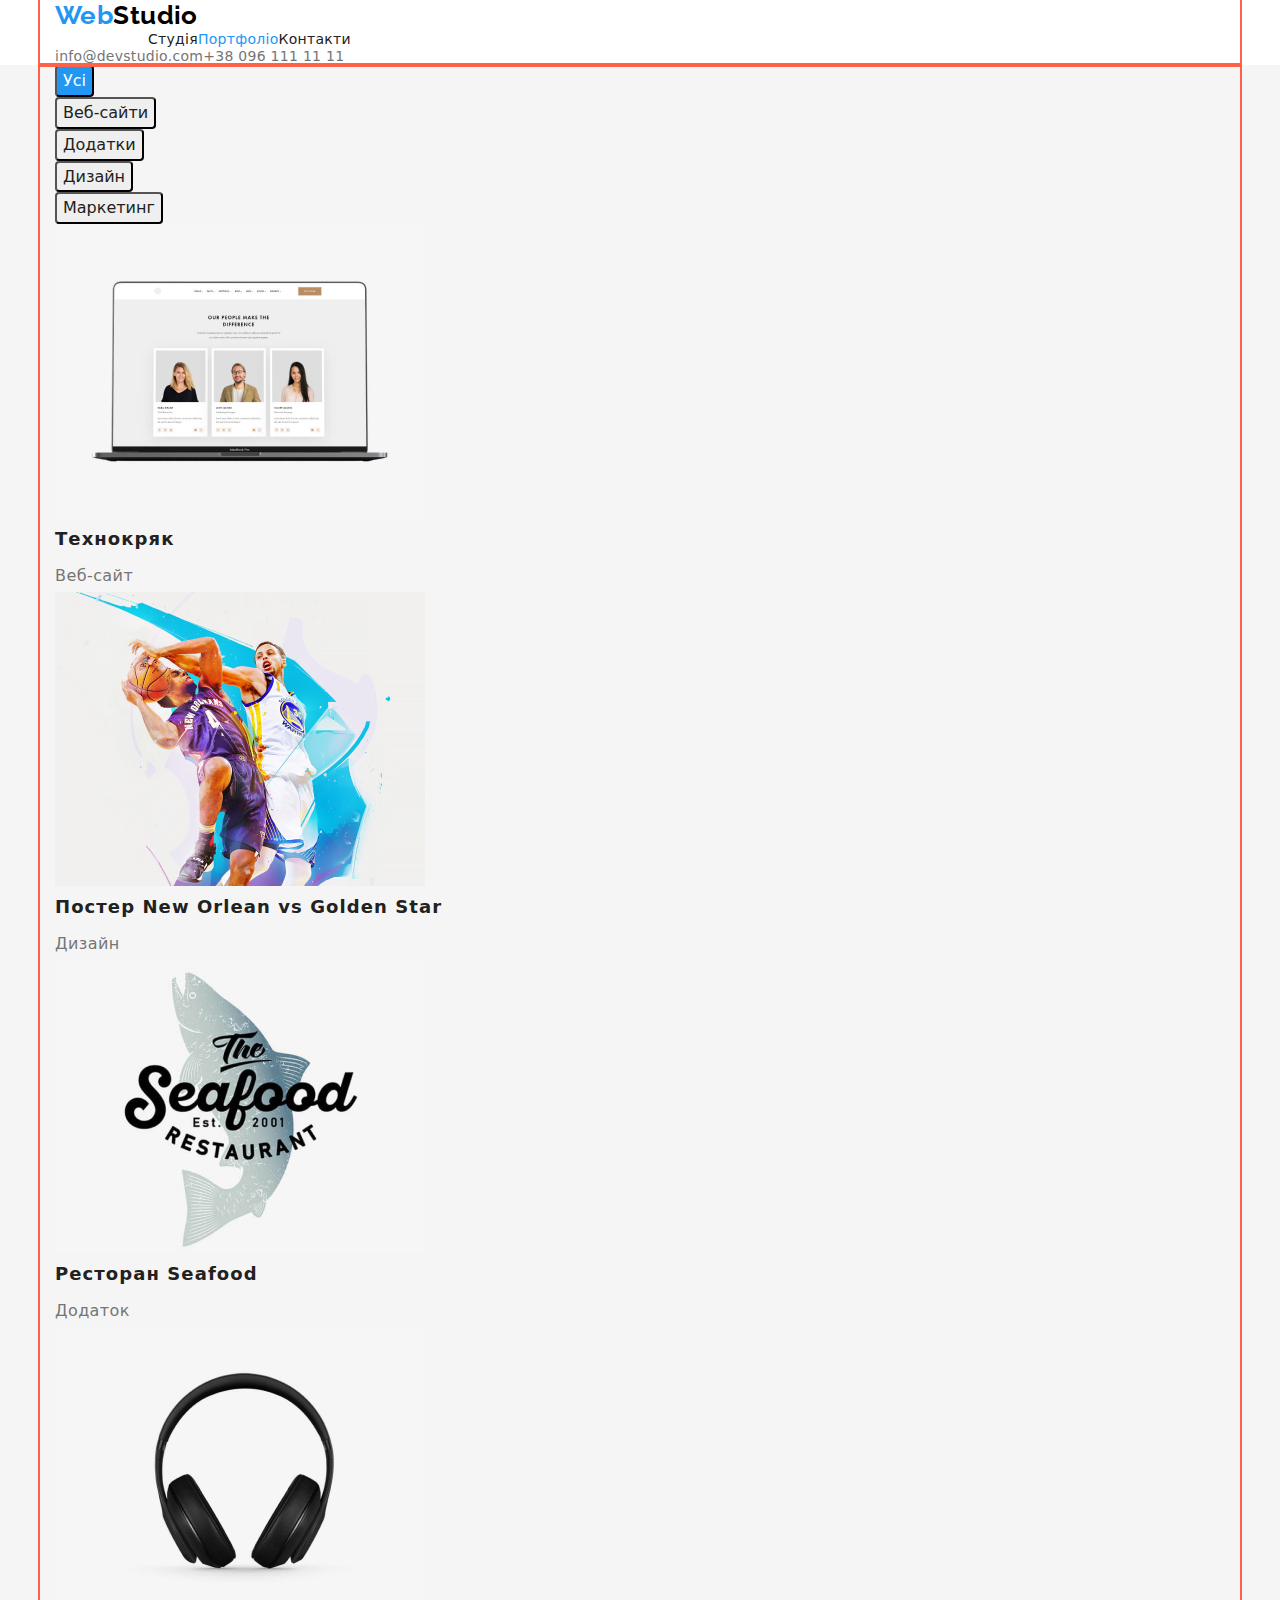
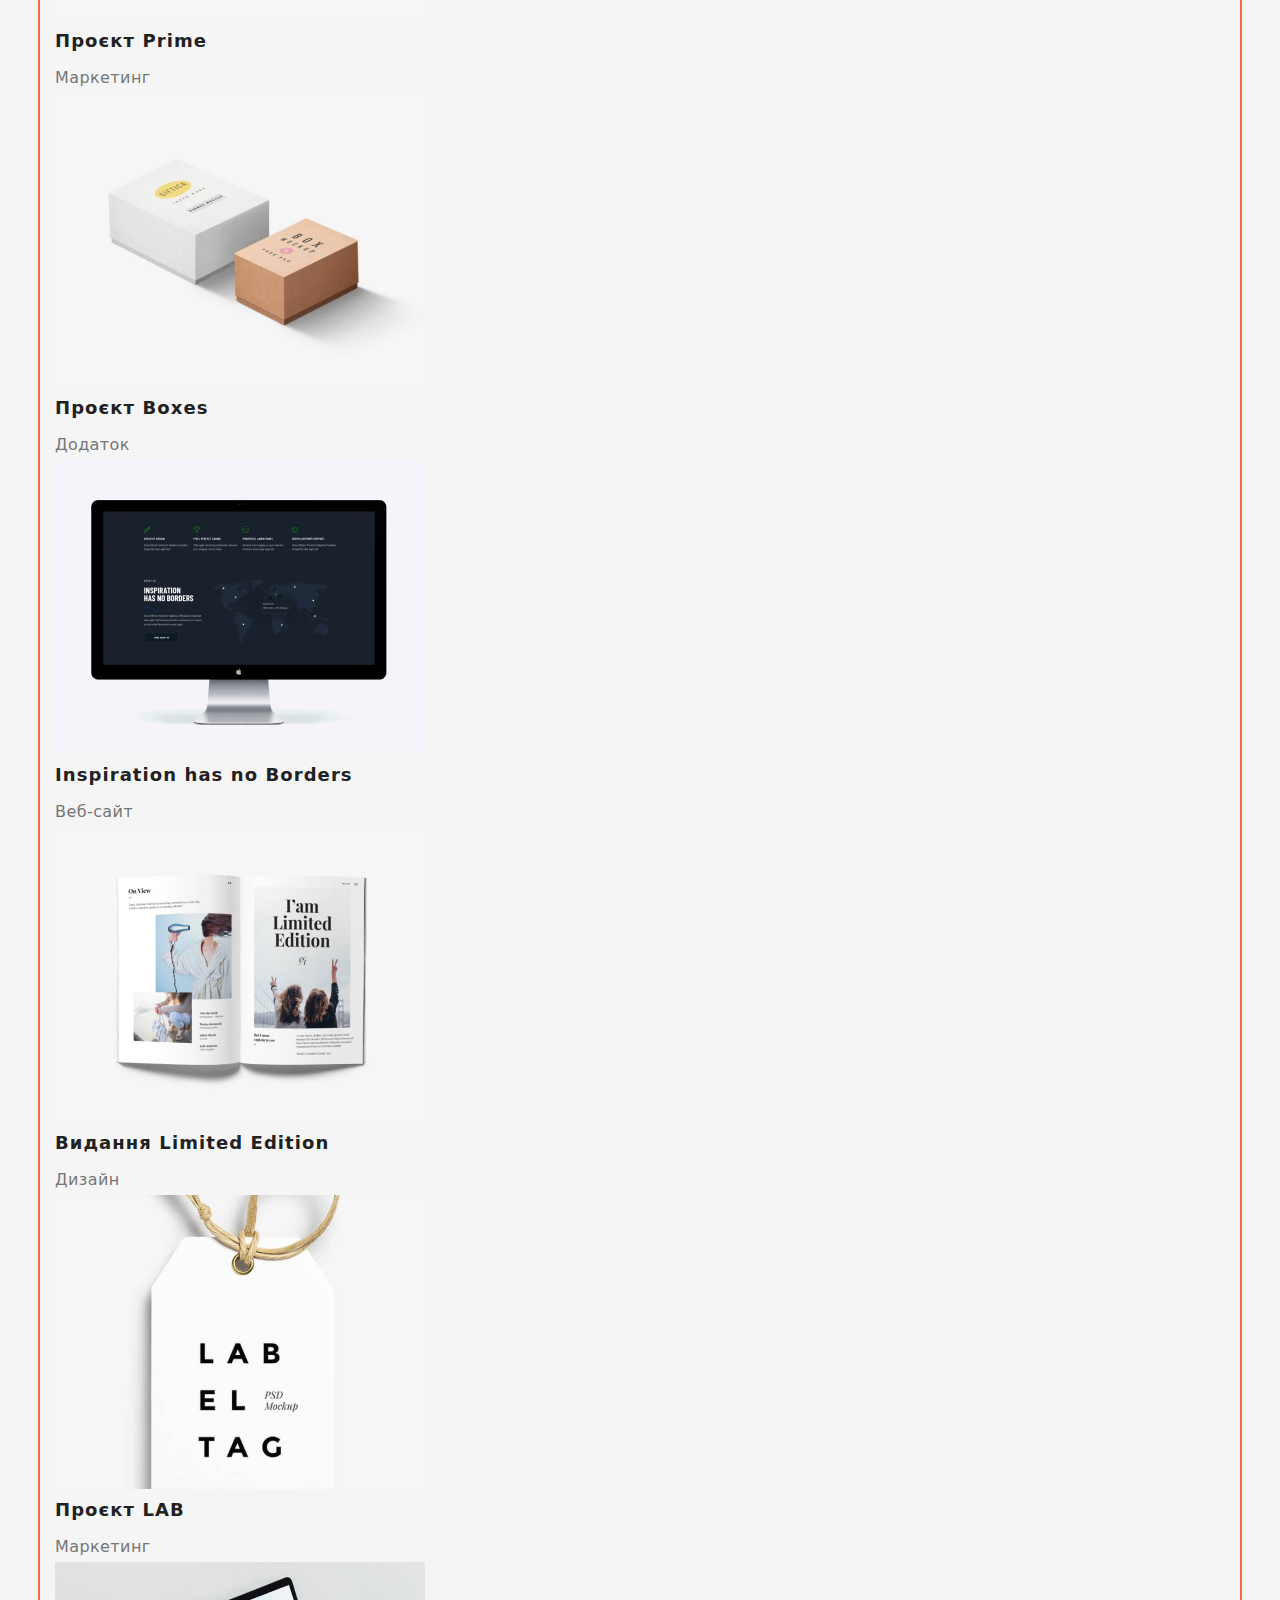
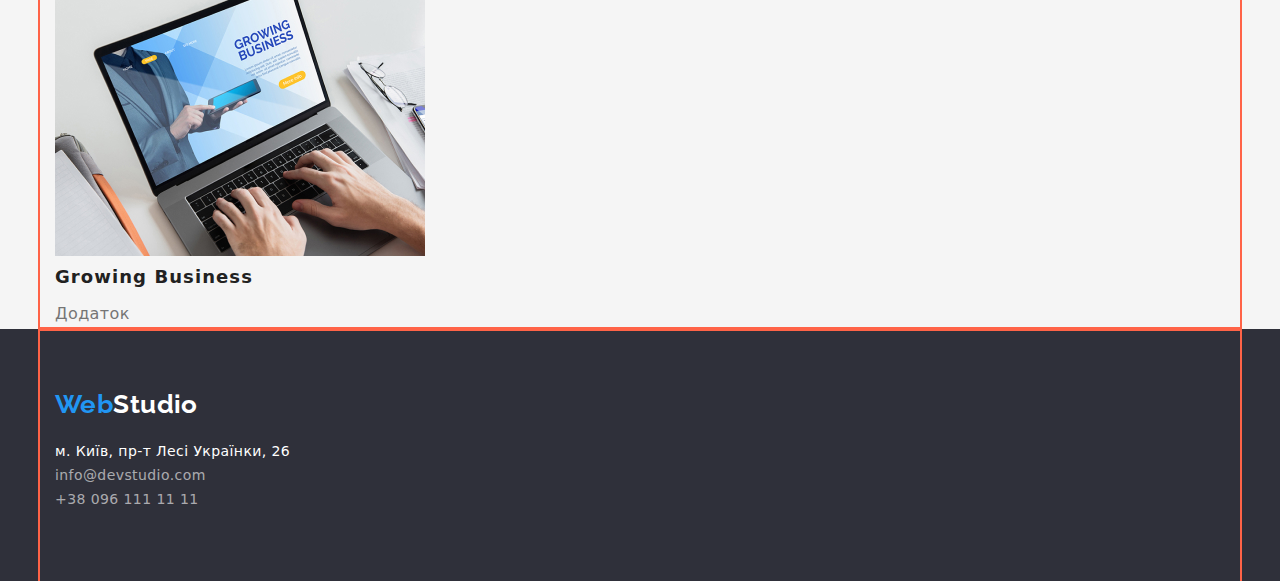
==== portfolio.html @ ab8cfa62 "добавив margine+padding" ====
<!DOCTYPE html>
<html lang="uk">
<head>
    <meta charset="UTF-8">
    <meta http-equiv="X-UA-Compatible" content="IE=edge">
    <meta name="viewport" content="width=device-width, initial-scale=1.0">
    <link rel="stylesheet" href="./css/styles.css">
    <title>Портфоліо</title>
    <link rel="preconnect" href="https://fonts.googleapis.com">
    <link rel="preconnect" href="https://fonts.gstatic.com" crossorigin>
    <link rel="stylesheet" href="https://cdnjs.cloudflare.com/ajax/libs/modern-normalize/1.1.0/modern-normalize.min.css">
    <link href="https://fonts.googleapis.com/css2?family=Raleway:wght@700&family=Roboto:wght@400;500;700;900&display=swap" rel="stylesheet">
</head>
<body>
    <header>
        <div class="container">
            <nav>
                <a lang="en" href="./index.html" class="logo">Web<span class="logo-header">Studio</span></a>
                
                <ul class="site-nav list">
                    <li><a href="./index.html" class="link">Студія</a>
                    <li><a href="./portfolio.html"  class="link current">Портфоліо</a></li>
                    <li><a href="" class="link">Контакти</a></li>
                </ul>
            </nav>
                
            <ul class="auth-nav list">
                <li><a href="mailto:info@devstudio.com" class="link">info@devstudio.com</a></li>
                <li><a href="tel:+380961111111"class="link">+38 096 111 11 11</a></li>
            </ul>
        </div>

    </header>

    <main>
        <div class="container">
            <section class="portfolio">
                <!-- Прихований заголовок -->
                <h1 class="hidden-title">Портфоліо</h1>
                <!-- Фільтри -->
                <ul class="list">
                    <li><button type="button" class="button-filter current">Усі</button></li>
                    <li><button type="button" class="button-filter">Веб-сайти</button></li>
                    <li><button type="button" class="button-filter">Додатки</button></li>
                    <li><button type="button" class="button-filter">Дизайн</button></li>
                    <li><button type="button" class="button-filter">Маркетинг</button></li>
                </ul>
    
                <ul class="list">
                    <li>
                        <img src="./images/techno.jpg" alt="анкети трьох людей" width="370">
                        <h2 class="portfolio-title">Технокряк</h2>
                        <p class="portfolio-paragraph">Веб-сайт</p>
                    </li>
                    <li>
                        <img src="./images/golden-star.jpg" alt="два баскетболіста" width="370">
                        <h2 class="portfolio-title">Постер New Orlean vs Golden Star</h2>
                        <p class="portfolio-paragraph">Дизайн</p>
                    </li>
                    <li>
                        <img src="./images/rest-seafood.jpg" alt="логотип ресторану" width="370">
                        <h2 class="portfolio-title">Ресторан Seafood</h2>
                        <p class="portfolio-paragraph">Додаток</p>
                    </li>
                    <li>
                        <img src="./images/earphones.jpg" alt="чорні безпровідні навушники" width="370">
                        <h2 class="portfolio-title">Проєкт Prime</h2>
                        <p class="portfolio-paragraph">Маркетинг</p>
                    </li>
                    <li>
                        <img src="./images/two-boxes.jpg" alt="дві прямокутні коробки" width="370">
                        <h2 class="portfolio-title">Проєкт Boxes</h2>
                        <p class="portfolio-paragraph">Додаток</p>
                    </li>
                    <li>
                        <img src="./images/computer-screen.jpg" alt="монітор компютера" width="370">
                        <h2 class="portfolio-title">Inspiration has no Borders</h2>
                        <p class="portfolio-paragraph">Веб-сайт</p>
                    </li>
                    <li>
                        <img src="./images/limited-book.jpg" alt="розгорнута книга" width="370">
                        <h2 class="portfolio-title">Видання Limited Edition</h2>
                        <p class="portfolio-paragraph">Дизайн</p>
                    </li>
                    <li>
                        <img src="./images/label-tag.jpg" alt="біла етикетка" width="370">
                        <h2 class="portfolio-title">Проєкт LAB</h2>
                        <p class="portfolio-paragraph">Маркетинг</p>
                    </li>
                    <li>
                        <img src="./images/business-laptop.jpg" alt="ноутбук" width="370">
                        <h2 class="portfolio-title">Growing Business</h2>
                        <p class="portfolio-paragraph">Додаток</p>
                    </li>
                </ul>
            </section>
        </div>

    </main>

    <footer>
        <div class="container">
            <a lang="en" href="./index.html" class="logo">Web<span class="logo-footer">Studio</span></a>
            <address>
                <ul class="address list">
                    <li><a href="" class="address-text">м. Київ, пр-т Лесі Українки, 26</a></li>
                    <li><a href="mailto:info@devstudio.com" class="address-mail">info@devstudio.com </a></li>
                    <li><a href="tel:+380961111111" class="address-phone">+38 096 111 11 11</a></li>
                </ul>
            </address>
        </div>
    </footer>
</body>
</html>
---- css/styles.css ----
:root {
--background-color-black: #2F303A;
--background-color: #F5F5F5;
--background-color-team: #F5F4FA;
--color-text-black: #212121;
--color-text-white: #FFFFFF;
--accent-color-blue:#2196F3;
--paragraph-color-text:#757575;
--color-black:#000000;
--color-white:#ffffff;
--color-number-phone:rgba(255, 255, 255, 0.6);
}


body {
    background-color: var(--background-color);
    color: var(--color-text-black);

    font-family: Roboto, sans-serif;
    font-size: 14px;
    letter-spacing: 0.03em;
}


                /* Header */
header {
    background-color: var(--color-white);
}
/* головна навігація флекс контейнер */
.container.main-nav {
    display: flex;
    align-items: center;
}

/* Logo Header */
.logo {
    color: var(--accent-color-blue);

    text-decoration: none;
    font-family: Raleway, cursive;

    font-weight: 700;
    font-size: 26px;
    line-height: 1.19;
}
.logo-header {
    color:var(--color-black);
}

/* Навігація сайту*/
.site-nav .link.current {
    color: var(--accent-color-blue);
}

.site-nav a {
    color: var(--color-text-black);
    text-decoration: none;
}
.site-nav a:hover,
.site-nav a:focus {
    color: var(--accent-color-blue);
}
.site-nav .link {
    /* display: block;
    padding-bottom: 32px;
    padding-top: 32px; */

    text-decoration: none;
    font-weight: 500;
    line-height: 1.14;
    letter-spacing: 0.02em;
}
.site-nav {
    display: flex;
    margin-left: 93px;
}
.site-nav .item:not(:last-child){
    margin-right: 50px;
}
/* .site-nav .item:last-child {
    margin-right: 0px;
} */

/* Авторизація, навігація*/
.auth-nav .link {
    /* display: block;
    padding-top: 32px;
    padding-bottom: 32px; */

    color: var(--paragraph-color-text);
    
    text-decoration: none;
    font-weight: 500;
    line-height: 1.14;
    letter-spacing: 0.02em;
} 
.auth-nav .link:hover,
.auth-nav .link:focus {
color:var(--accent-color-blue)
}

.auth-nav {
    display: flex;
}
.auth-nav .item + .item {
    margin-left: 50px;
}

                /* Main content */

/* Головна секція, Рішення бізнесу */
.solutions {
    background-color: var(--background-color-black);
    color: var(--color-text-white);
}
.solutions-title {
    font-weight: 900;
    font-size: 44px;
    line-height: 1.36;
    text-align: center;
    letter-spacing: 0.06em;
    text-transform: uppercase;

    padding-top: 200px;
    margin-bottom: 30px;
}
/*Кнопка */
.button {
    color: var(--color-text-white);
    background-color: var(--accent-color-blue);
    cursor: pointer;

    font-family: inherit;
    font-weight: 700;
    font-size: 16px;
    line-height: 1.88;
    display: flex;
    align-items: center;
    text-align: center;
    letter-spacing: 0.06em;
    border-radius: 4px;

    display: inline-block;
    min-width: 216px;
    padding: 10px 32px;
    
}
.button :hover,
.button :focus {
    color: var(--accent-color-blue);
}




                /* Секція featured Особливості */
/* Hidden title */
.hidden-title {
    position: absolute; 
    width: 1px; 
    height: 1px; 
    margin: -1px; 
    border: 0; 
    padding: 0; 
    white-space: nowrap; 
    clip-path: inset(100%); 
    clip: rect(0 0 0 0); 
    overflow: hidden; 
}
.features-title {
    font-size: 14px;
    line-height: 1.14;
    text-transform: uppercase;

    margin-bottom: 10px;

}
.features-paragraph {
    color: var(--paragraph-color-text);

    line-height: 1.71;

    margin-bottom: 10px;
}

/* Секція чим ми займаємось */
.section-title {
    font-size: 36px;
    line-height: 1.16;
    text-align: center;

    margin-top: 94px;
    margin-bottom: 50px;
}


/* Cекція наша команда*/
 .team {
background-color: var(--background-color-team);
}
.card {
    background-color: var(--color-white);
}
.name-title {
    font-weight: 500;
    font-size: 16px;
    line-height: 1.18;
    /* identical to box height */
    text-align: center;

    margin-top: 30px;
    margin-bottom: 10px;
}

.team .section-title {
    margin-top: 188px;
    margin-bottom: 40px;
}

/* Кольори абзаців */
.section-paragraph{
    color: var(--paragraph-color-text);

    font-size: 16px;
    line-height: 1.18;
    /* identical to box height */
    text-align: center;

    padding-bottom: 20px;
}


/* забрав тотечки перед ul списком */
.list{
    list-style: none;
}



                /* Footer */
footer{
    background-color: var(--background-color-black);
}
.logo-footer {
    color: var(--color-white);

    display: inline-block;
    margin-top: 60px;
    margin-bottom: 20px;
}
.address-text{
    color: var(--color-text-white);
    text-decoration: none;

    font-style: normal;
    line-height: 1.71;
}
.address-mail,
.address-phone{
    color: var(--color-number-phone);
    text-decoration: none;

    font-style: normal;
    line-height: 1.71;
}

.address-phone:hover,
.address-phone:focus{
    color: var(--accent-color-blue);
}
.address-mail:hover,
.address-mail:focus{
    color: var(--accent-color-blue);
}

.address.list {
    display: inline-block;
    margin-bottom: 9px;
}
.address-phone {
    display: inline-block;
    padding-bottom: 60px;
}


/* сторінка портфоліо */
/* кнопки навігації */
.portfolio .current {
    color: var(--color-white);
    background-color: var(--accent-color-blue);
}

.button-filter {
    color: var(--color-text-black);
    cursor: pointer;

    font-family: inherit;
    font-weight: 500;
    font-size: 16px;
    line-height: 1.62;
    text-align: center;

    border-radius: 4px;
}
.button-filter:hover,
.button-filter:focus {
    color: var(--color-white);
    background-color: var(--accent-color-blue);
}

.portfolio-title {
    font-size: 18px;
    line-height: 2;
    letter-spacing: 0.06em;

margin-bottom: 4px;
    
}
.portfolio-paragraph {
    color: var(--paragraph-color-text);

    font-size: 16px;
    line-height: 1.88;
}

/* розположення контенту Container */
.container {
    margin-left: auto;
    margin-right: auto;
    width: 1200px;
    padding-left: 15px;
    padding-right: 15px;
    outline: 2px solid tomato;
}

h1,
h2,
h3,
h4,
h5,
h6,
p,
ul{
    padding: 0px;
    margin: 0px;;
}
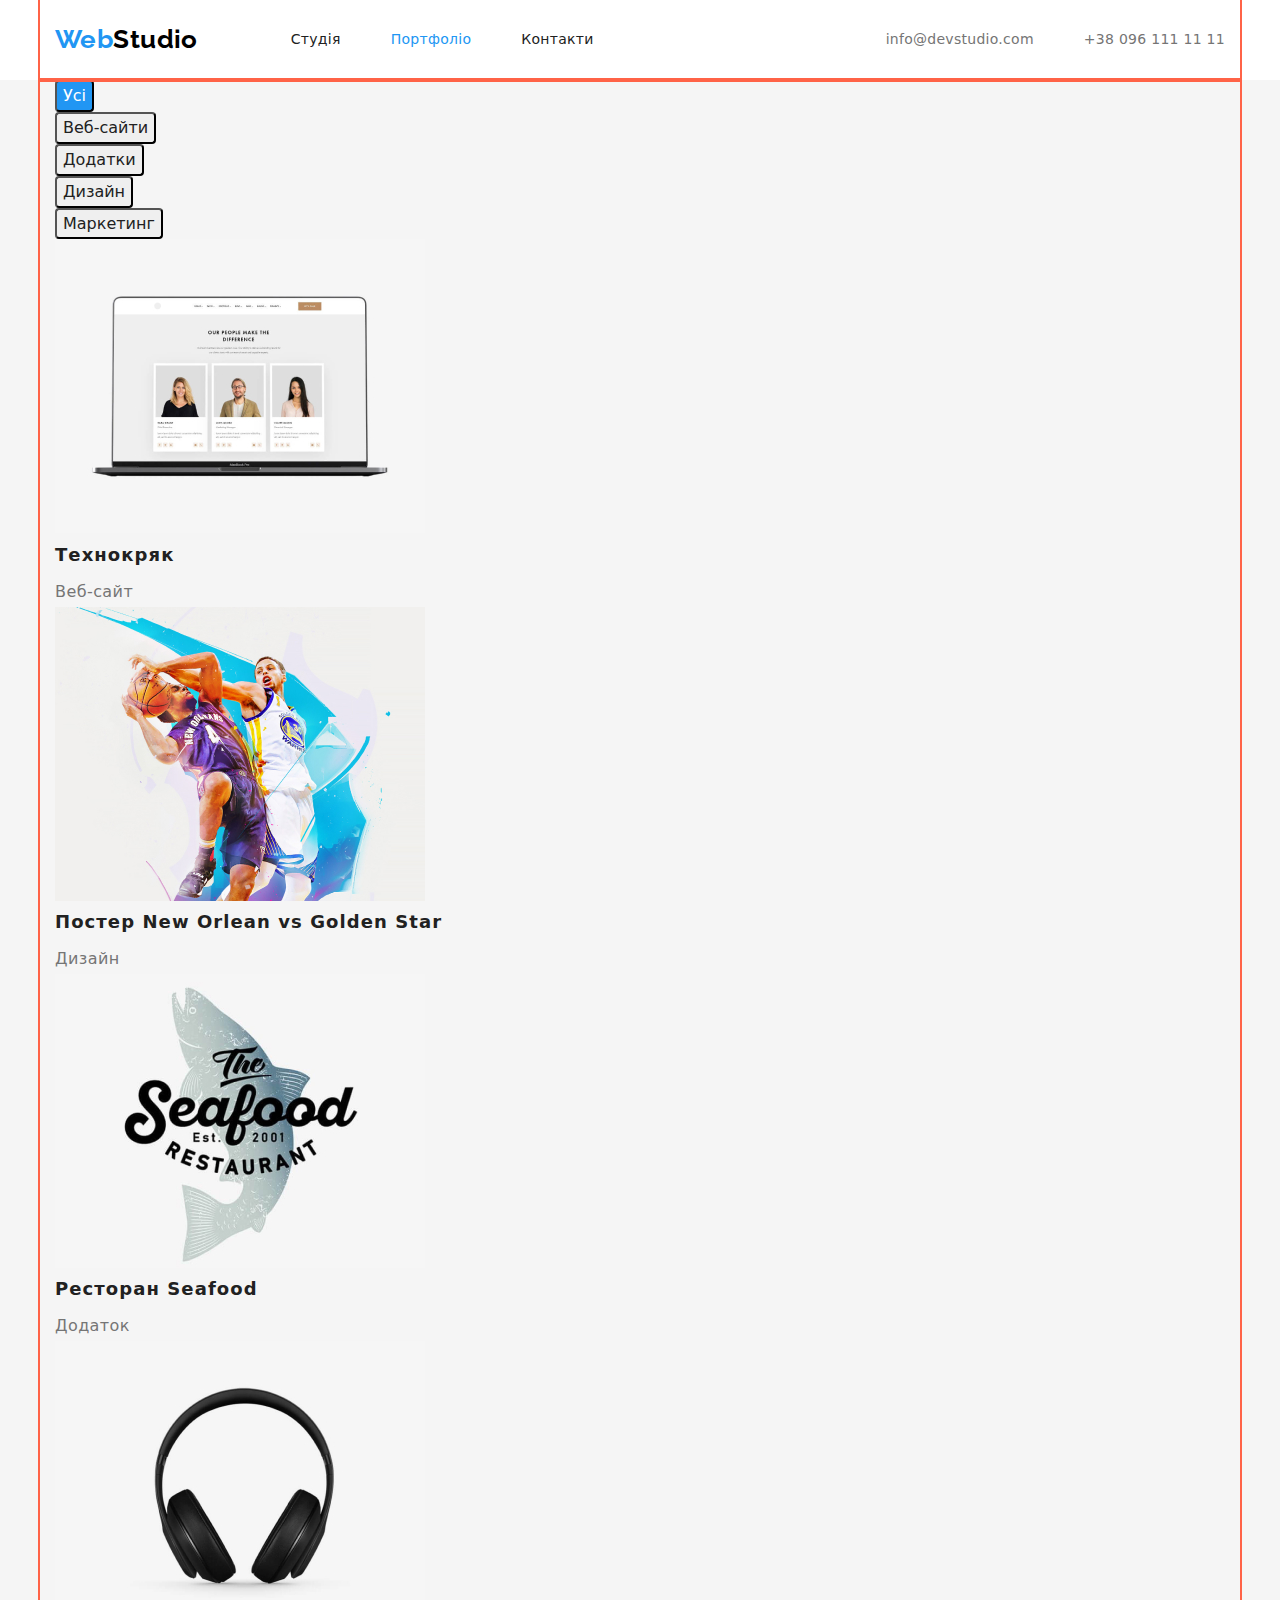
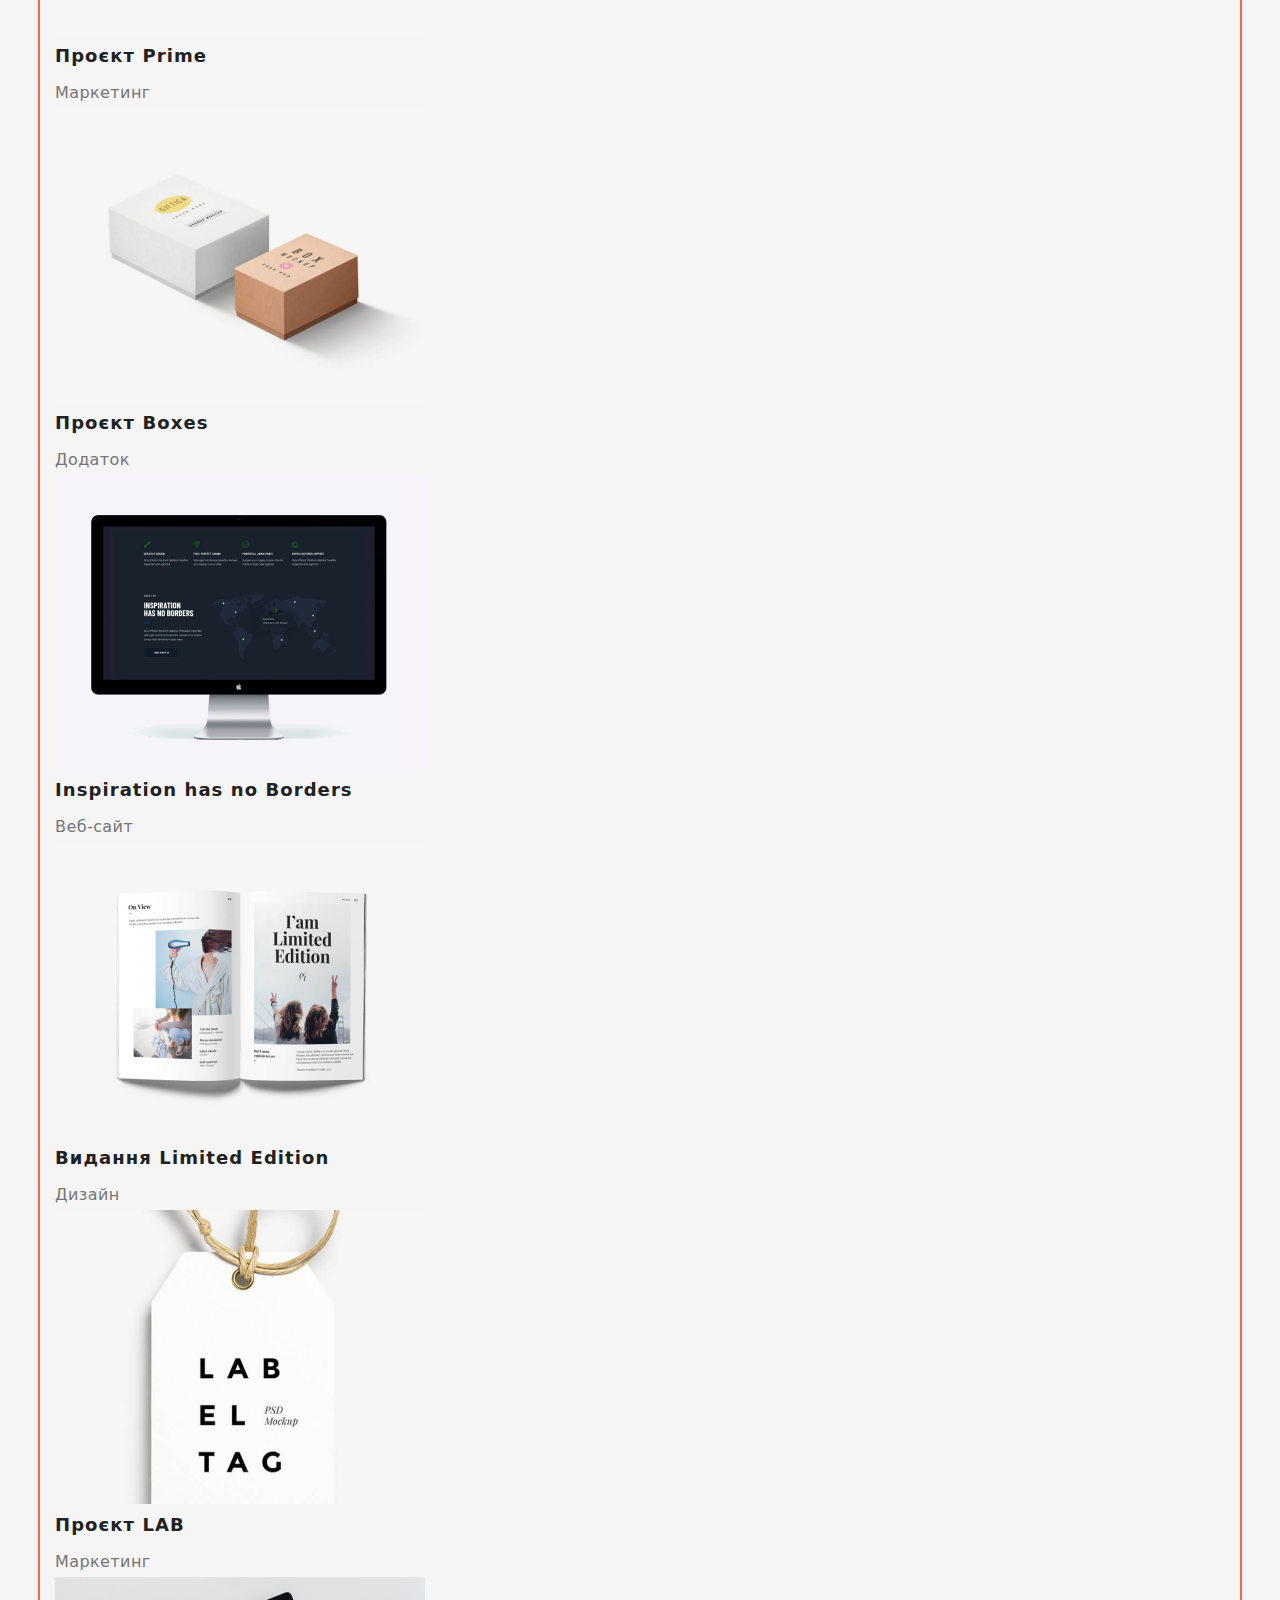
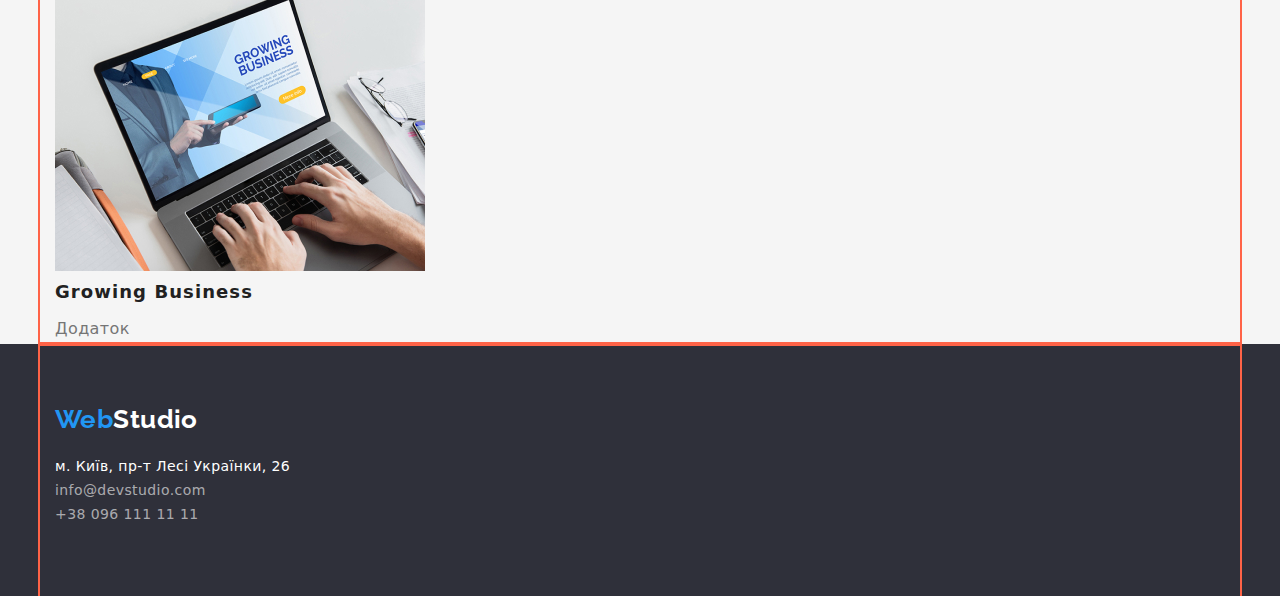
==== commit e7427a14: "добавив  header+footer" ====
--- a/portfolio.html
+++ b/portfolio.html
@@ -13,20 +13,20 @@
 </head>
 <body>
     <header>
-        <div class="container">
+        <div class="container main-nav">
             <nav>
                 <a lang="en" href="./index.html" class="logo">Web<span class="logo-header">Studio</span></a>
                 
                 <ul class="site-nav list">
-                    <li><a href="./index.html" class="link">Студія</a>
-                    <li><a href="./portfolio.html"  class="link current">Портфоліо</a></li>
-                    <li><a href="" class="link">Контакти</a></li>
+                    <li class="item"><a href="./index.html" class="link">Студія</a>
+                    <li class="item"><a href="./portfolio.html"  class="link current">Портфоліо</a></li>
+                    <li class="item"><a href="" class="link">Контакти</a></li>
                 </ul>
             </nav>
                 
             <ul class="auth-nav list">
-                <li><a href="mailto:info@devstudio.com" class="link">info@devstudio.com</a></li>
-                <li><a href="tel:+380961111111"class="link">+38 096 111 11 11</a></li>
+                <li class="item"><a href="mailto:info@devstudio.com" class="link">info@devstudio.com</a></li>
+                <li class="item"><a href="tel:+380961111111"class="link">+38 096 111 11 11</a></li>
             </ul>
         </div>
 
--- a/css/styles.css
+++ b/css/styles.css
@@ -26,14 +26,25 @@
 header {
     background-color: var(--color-white);
 }
-/* головна навігація флекс контейнер */
+
+/* /* головна навігація флекс контейнер */
 .container.main-nav {
     display: flex;
     align-items: center;
-}
+    justify-content: space-between;
+}
+
 
 /* Logo Header */
+.main-nav nav {
+    display: flex;
+    align-items: center;
+}
+
 .logo {
+    margin-top: 24px;
+    margin-bottom: 25px;
+
     color: var(--accent-color-blue);
 
     text-decoration: none;
@@ -61,32 +72,23 @@
     color: var(--accent-color-blue);
 }
 .site-nav .link {
-    /* display: block;
-    padding-bottom: 32px;
-    padding-top: 32px; */
 
     text-decoration: none;
     font-weight: 500;
     line-height: 1.14;
     letter-spacing: 0.02em;
 }
-.site-nav {
+.site-nav.list {
     display: flex;
     margin-left: 93px;
 }
 .site-nav .item:not(:last-child){
     margin-right: 50px;
 }
-/* .site-nav .item:last-child {
-    margin-right: 0px;
-} */
+
 
 /* Авторизація, навігація*/
 .auth-nav .link {
-    /* display: block;
-    padding-top: 32px;
-    padding-bottom: 32px; */
-
     color: var(--paragraph-color-text);
     
     text-decoration: none;
@@ -102,9 +104,11 @@
 .auth-nav {
     display: flex;
 }
+
 .auth-nav .item + .item {
     margin-left: 50px;
 }
+
 
                 /* Main content */
 
@@ -134,6 +138,7 @@
     font-weight: 700;
     font-size: 16px;
     line-height: 1.88;
+
     display: flex;
     align-items: center;
     text-align: center;
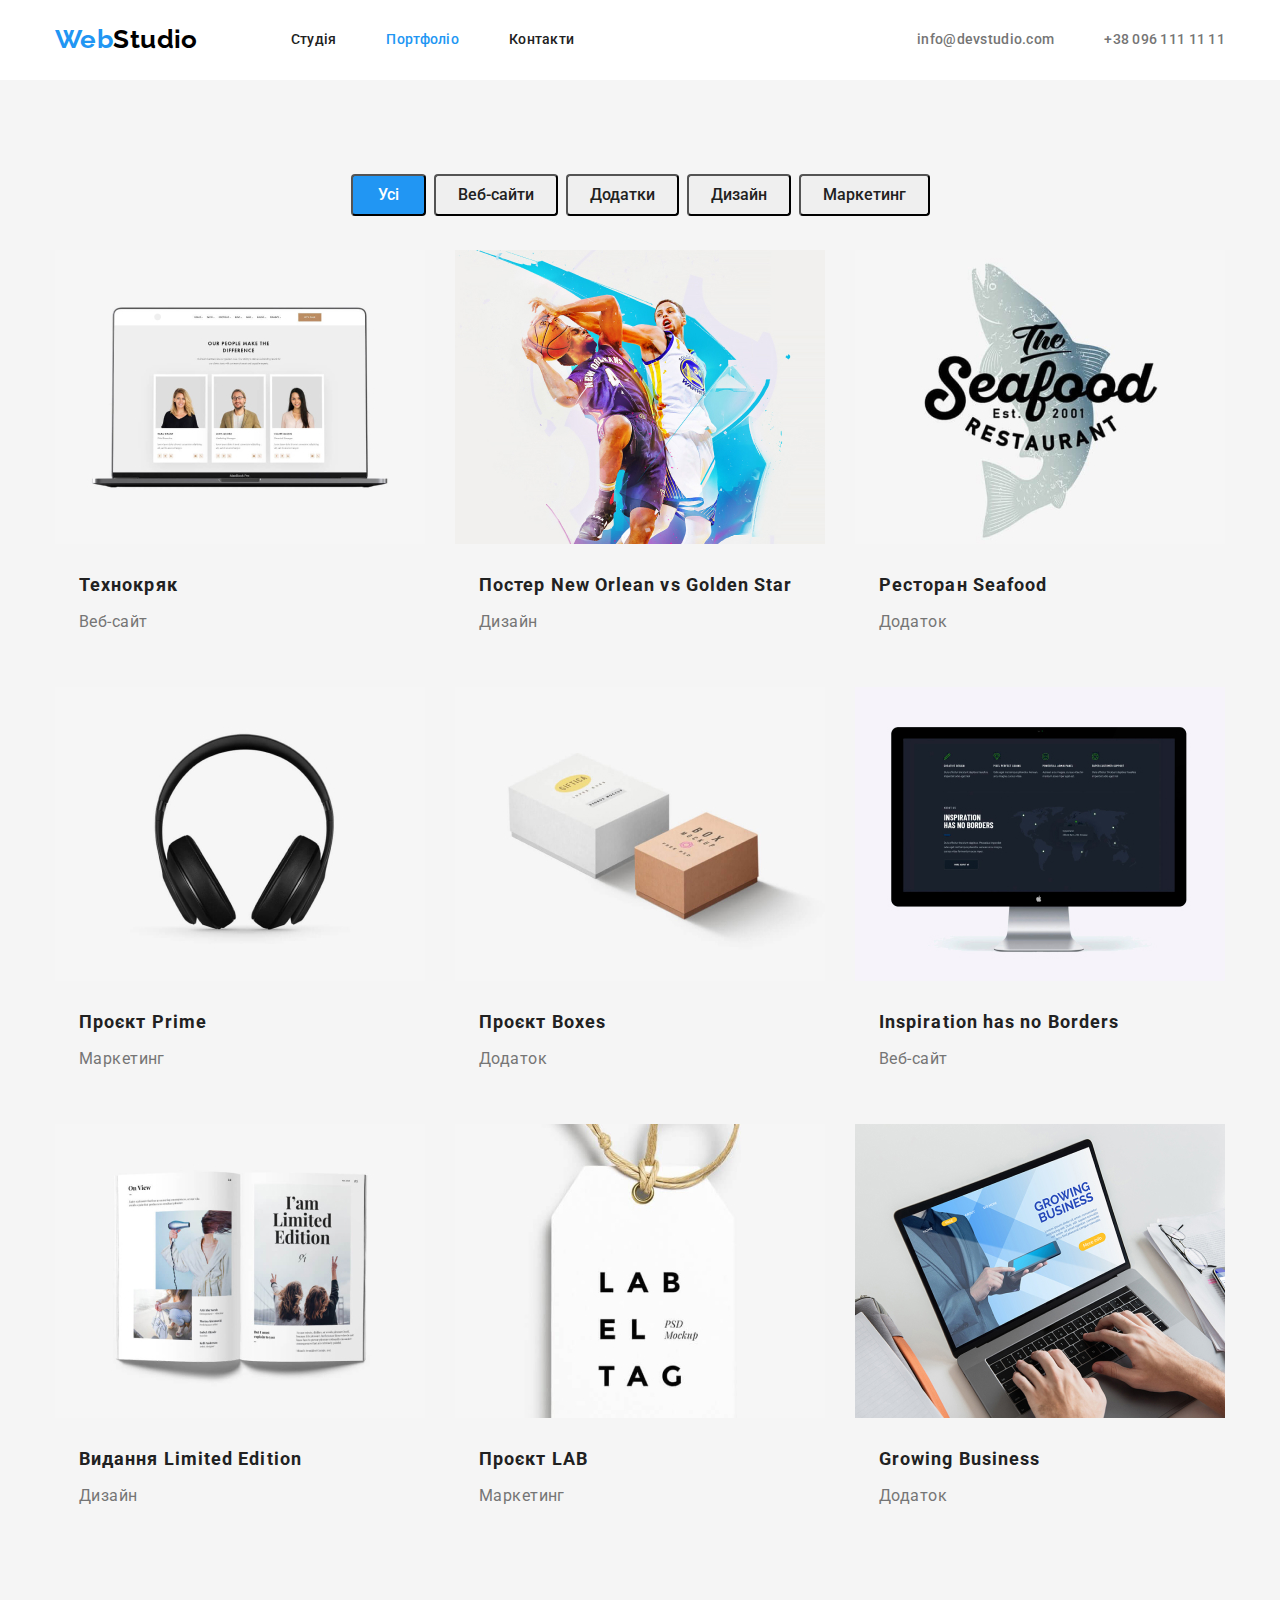
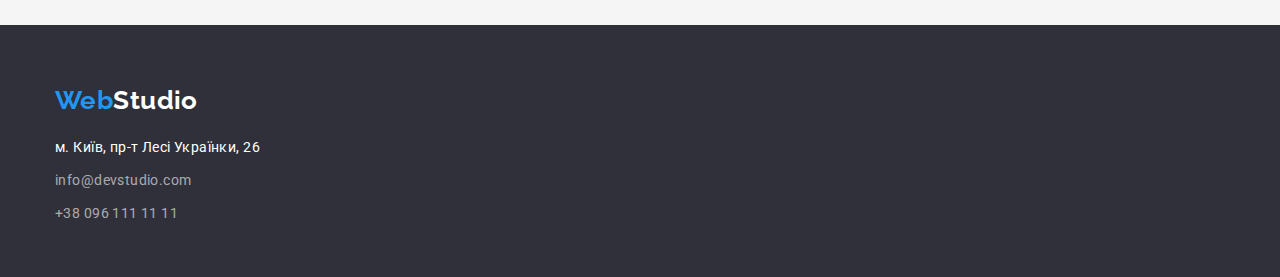
==== commit 682286e2: "добавив позиціонування" ====
--- a/portfolio.html
+++ b/portfolio.html
@@ -4,12 +4,12 @@
     <meta charset="UTF-8">
     <meta http-equiv="X-UA-Compatible" content="IE=edge">
     <meta name="viewport" content="width=device-width, initial-scale=1.0">
-    <link rel="stylesheet" href="./css/styles.css">
     <title>Портфоліо</title>
     <link rel="preconnect" href="https://fonts.googleapis.com">
     <link rel="preconnect" href="https://fonts.gstatic.com" crossorigin>
     <link rel="stylesheet" href="https://cdnjs.cloudflare.com/ajax/libs/modern-normalize/1.1.0/modern-normalize.min.css">
     <link href="https://fonts.googleapis.com/css2?family=Raleway:wght@700&family=Roboto:wght@400;500;700;900&display=swap" rel="stylesheet">
+    <link rel="stylesheet" href="./css/styles.css">
 </head>
 <body>
     <header>
@@ -33,64 +33,82 @@
     </header>
 
     <main>
-        <div class="container">
+        <div class="container page-portfolio">
             <section class="portfolio">
                 <!-- Прихований заголовок -->
                 <h1 class="hidden-title">Портфоліо</h1>
                 <!-- Фільтри -->
-                <ul class="list">
-                    <li><button type="button" class="button-filter current">Усі</button></li>
-                    <li><button type="button" class="button-filter">Веб-сайти</button></li>
-                    <li><button type="button" class="button-filter">Додатки</button></li>
-                    <li><button type="button" class="button-filter">Дизайн</button></li>
-                    <li><button type="button" class="button-filter">Маркетинг</button></li>
+                <ul class="list filter">
+                    <li  class="item"><button type="button" class="button-filter current">Усі</button></li>
+                    <li class="item"><button type="button" class="button-filter">Веб-сайти</button></li>
+                    <li class="item"><button type="button" class="button-filter">Додатки</button></li>
+                    <li class="item"><button type="button" class="button-filter">Дизайн</button></li>
+                    <li class="item"><button type="button" class="button-filter">Маркетинг</button></li>
                 </ul>
-    
-                <ul class="list">
-                    <li>
+
+                <ul class="list benefits">
+                    <li class="item">
                         <img src="./images/techno.jpg" alt="анкети трьох людей" width="370">
-                        <h2 class="portfolio-title">Технокряк</h2>
-                        <p class="portfolio-paragraph">Веб-сайт</p>
+                        <div  class="benefits-box">
+                            <h2 class="portfolio-title">Технокряк</h2>
+                            <p class="portfolio-paragraph">Веб-сайт</p>
+                        </div> 
                     </li>
-                    <li>
+                    <li class="item">
                         <img src="./images/golden-star.jpg" alt="два баскетболіста" width="370">
-                        <h2 class="portfolio-title">Постер New Orlean vs Golden Star</h2>
-                        <p class="portfolio-paragraph">Дизайн</p>
+                        <div class="benefits-box">
+                            <h2 class="portfolio-title">Постер New Orlean vs Golden Star</h2>
+                            <p class="portfolio-paragraph">Дизайн</p>  
+                        </div>
                     </li>
-                    <li>
+                    <li class="item">
                         <img src="./images/rest-seafood.jpg" alt="логотип ресторану" width="370">
-                        <h2 class="portfolio-title">Ресторан Seafood</h2>
-                        <p class="portfolio-paragraph">Додаток</p>
+                        <div class="benefits-box">
+                            <h2 class="portfolio-title">Ресторан Seafood</h2>
+                            <p class="portfolio-paragraph">Додаток</p>
+                        </div>
                     </li>
-                    <li>
+                    <li class="item">
                         <img src="./images/earphones.jpg" alt="чорні безпровідні навушники" width="370">
-                        <h2 class="portfolio-title">Проєкт Prime</h2>
-                        <p class="portfolio-paragraph">Маркетинг</p>
+                        <div class="benefits-box">
+                            <h2 class="portfolio-title">Проєкт Prime</h2>
+                            <p class="portfolio-paragraph">Маркетинг</p>
+                        </div>
                     </li>
-                    <li>
+                    <li class="item">
                         <img src="./images/two-boxes.jpg" alt="дві прямокутні коробки" width="370">
-                        <h2 class="portfolio-title">Проєкт Boxes</h2>
-                        <p class="portfolio-paragraph">Додаток</p>
+                        <div class="benefits-box">
+                            <h2 class="portfolio-title">Проєкт Boxes</h2>
+                            <p class="portfolio-paragraph">Додаток</p>
+                        </div>
                     </li>
-                    <li>
+                    <li class="item">
                         <img src="./images/computer-screen.jpg" alt="монітор компютера" width="370">
-                        <h2 class="portfolio-title">Inspiration has no Borders</h2>
-                        <p class="portfolio-paragraph">Веб-сайт</p>
+                        <div class="benefits-box">
+                            <h2 class="portfolio-title">Inspiration has no Borders</h2>
+                            <p class="portfolio-paragraph">Веб-сайт</p>
+                        </div>
                     </li>
-                    <li>
+                    <li class="item">
                         <img src="./images/limited-book.jpg" alt="розгорнута книга" width="370">
-                        <h2 class="portfolio-title">Видання Limited Edition</h2>
-                        <p class="portfolio-paragraph">Дизайн</p>
+                        <div class="benefits-box">
+                            <h2 class="portfolio-title">Видання Limited Edition</h2>
+                            <p class="portfolio-paragraph">Дизайн</p>
+                        </div>
                     </li>
-                    <li>
+                    <li class="item">
                         <img src="./images/label-tag.jpg" alt="біла етикетка" width="370">
-                        <h2 class="portfolio-title">Проєкт LAB</h2>
-                        <p class="portfolio-paragraph">Маркетинг</p>
+                        <div class="benefits-box">
+                            <h2 class="portfolio-title">Проєкт LAB</h2>
+                            <p class="portfolio-paragraph">Маркетинг</p>
+                        </div>
                     </li>
-                    <li>
+                    <li class="item">
                         <img src="./images/business-laptop.jpg" alt="ноутбук" width="370">
-                        <h2 class="portfolio-title">Growing Business</h2>
-                        <p class="portfolio-paragraph">Додаток</p>
+                        <div class="benefits-box">
+                            <h2 class="portfolio-title">Growing Business</h2>
+                            <p class="portfolio-paragraph">Додаток</p>
+                        </div>
                     </li>
                 </ul>
             </section>
@@ -103,9 +121,9 @@
             <a lang="en" href="./index.html" class="logo">Web<span class="logo-footer">Studio</span></a>
             <address>
                 <ul class="address list">
-                    <li><a href="" class="address-text">м. Київ, пр-т Лесі Українки, 26</a></li>
-                    <li><a href="mailto:info@devstudio.com" class="address-mail">info@devstudio.com </a></li>
-                    <li><a href="tel:+380961111111" class="address-phone">+38 096 111 11 11</a></li>
+                    <li class="item-address"><a href="" class="address-text">м. Київ, пр-т Лесі Українки, 26</a></li>
+                    <li class="item-address"><a href="mailto:info@devstudio.com" class="address-mail">info@devstudio.com </a></li>
+                    <li class="item-address"><a href="tel:+380961111111" class="address-phone">+38 096 111 11 11</a></li>
                 </ul>
             </address>
         </div>
--- a/css/styles.css
+++ b/css/styles.css
@@ -20,7 +20,21 @@
     font-size: 14px;
     letter-spacing: 0.03em;
 }
-
+h1,
+h2,
+h3,
+h4,
+h5,
+h6,
+p,
+ul{
+    padding: 0px;
+    margin: 0px;;
+}
+/* забрав тотечки перед ul списком */
+.list{
+    list-style: none;
+}
 
                 /* Header */
 header {
@@ -31,7 +45,6 @@
 .container.main-nav {
     display: flex;
     align-items: center;
-    justify-content: space-between;
 }
 
 
@@ -103,6 +116,7 @@
 
 .auth-nav {
     display: flex;
+    margin-left: auto;
 }
 
 .auth-nav .item + .item {
@@ -116,20 +130,27 @@
 .solutions {
     background-color: var(--background-color-black);
     color: var(--color-text-white);
+
+    text-align: center;
+    min-height: 600px;
+    padding-top: 200px;
 }
 .solutions-title {
+    margin-bottom: 30px;
+
     font-weight: 900;
     font-size: 44px;
     line-height: 1.36;
     text-align: center;
     letter-spacing: 0.06em;
     text-transform: uppercase;
-
-    padding-top: 200px;
-    margin-bottom: 30px;
 }
 /*Кнопка */
 .button {
+    display: inline-block;
+    min-width: 216px;
+    padding: 10px 32px;
+
     color: var(--color-text-white);
     background-color: var(--accent-color-blue);
     cursor: pointer;
@@ -139,16 +160,11 @@
     font-size: 16px;
     line-height: 1.88;
 
-    display: flex;
     align-items: center;
     text-align: center;
     letter-spacing: 0.06em;
     border-radius: 4px;
 
-    display: inline-block;
-    min-width: 216px;
-    padding: 10px 32px;
-    
 }
 .button :hover,
 .button :focus {
@@ -173,35 +189,65 @@
     overflow: hidden; 
 }
 .features-title {
+    margin-bottom: 10px;
+
     font-size: 14px;
     line-height: 1.14;
     text-transform: uppercase;
-
-    margin-bottom: 10px;
-
 }
 .features-paragraph {
     color: var(--paragraph-color-text);
-
     line-height: 1.71;
-
-    margin-bottom: 10px;
-}
+}
+.features-list .item + .item {
+    margin-left: 30px;
+}
+.features-container {
+    display: flex;
+    margin-top: 94px;
+    margin-bottom: 94px;
+}
+.features-list {
+    display: flex;
+}
+
+
 
 /* Секція чим ми займаємось */
 .section-title {
+    margin-bottom: 50px;
+
     font-size: 36px;
     line-height: 1.16;
     text-align: center;
-
-    margin-top: 94px;
-    margin-bottom: 50px;
-}
+}
+
+.list-pictures {
+    display: flex;
+}
+.list-pictures .item + .item {
+    margin-left: 30px;
+}
+.list-pictures img {
+    display: block;
+}
+
 
 
 /* Cекція наша команда*/
  .team {
 background-color: var(--background-color-team);
+}
+.section.team {
+    margin-top: 94px;
+    padding-top: 94px;
+    padding-bottom: 94px;
+}
+.list-card {
+    display: flex;
+}
+.list-card .card + .card {
+    margin-left: 30px;
 }
 .card {
     background-color: var(--color-white);
@@ -210,7 +256,6 @@
     font-weight: 500;
     font-size: 16px;
     line-height: 1.18;
-    /* identical to box height */
     text-align: center;
 
     margin-top: 30px;
@@ -218,39 +263,40 @@
 }
 
 .team .section-title {
-    margin-top: 188px;
     margin-bottom: 40px;
 }
+
+
 
 /* Кольори абзаців */
 .section-paragraph{
+    
     color: var(--paragraph-color-text);
 
     font-size: 16px;
     line-height: 1.18;
-    /* identical to box height */
     text-align: center;
 
     padding-bottom: 20px;
 }
 
 
-/* забрав тотечки перед ul списком */
-.list{
-    list-style: none;
-}
+
 
 
 
                 /* Footer */
 footer{
     background-color: var(--background-color-black);
-}
+    height: 252px;
+    padding-top: 60px;
+    padding-bottom: 60px;
+}
+
 .logo-footer {
     color: var(--color-white);
 
     display: inline-block;
-    margin-top: 60px;
     margin-bottom: 20px;
 }
 .address-text{
@@ -277,15 +323,10 @@
 .address-mail:focus{
     color: var(--accent-color-blue);
 }
-
-.address.list {
-    display: inline-block;
-    margin-bottom: 9px;
-}
-.address-phone {
-    display: inline-block;
-    padding-bottom: 60px;
-}
+.address .item-address + .item-address {
+    margin-top: 9px;
+}
+
 
 
 /* сторінка портфоліо */
@@ -293,8 +334,12 @@
 .portfolio .current {
     color: var(--color-white);
     background-color: var(--accent-color-blue);
-}
-
+    padding: 6px 25px;
+}
+.page-portfolio {
+    margin-top: 94px;
+    margin-bottom: 94px;
+}
 .button-filter {
     color: var(--color-text-black);
     cursor: pointer;
@@ -306,20 +351,47 @@
     text-align: center;
 
     border-radius: 4px;
+    padding: 6px 22px;
+
 }
 .button-filter:hover,
 .button-filter:focus {
     color: var(--color-white);
     background-color: var(--accent-color-blue);
 }
+.filter{
+    display: flex;
+    align-items:center;
+    justify-content: center;
+    margin-bottom: 34px;
+}
+.filter .item + .item {
+    margin-left: 8px;
+}
+
+
+/* голован сторінка карток benefits */
+.benefits{
+    display: flex;
+    flex-wrap:wrap;
+    gap: 30px;
+}
+.benefits .item {
+    flex-basis: calc((100% - 60px) / 3);
+      
+}
+
+.benefits-box{
+    margin: 20px 24px;
+}
+
 
 .portfolio-title {
     font-size: 18px;
     line-height: 2;
     letter-spacing: 0.06em;
 
-margin-bottom: 4px;
-    
+    margin-bottom: 4px;
 }
 .portfolio-paragraph {
     color: var(--paragraph-color-text);
@@ -327,6 +399,8 @@
     font-size: 16px;
     line-height: 1.88;
 }
+
+
 
 /* розположення контенту Container */
 .container {
@@ -335,17 +409,5 @@
     width: 1200px;
     padding-left: 15px;
     padding-right: 15px;
-    outline: 2px solid tomato;
-}
-
-h1,
-h2,
-h3,
-h4,
-h5,
-h6,
-p,
-ul{
-    padding: 0px;
-    margin: 0px;;
-}+    /* outline: 2px solid tomato; */
+}
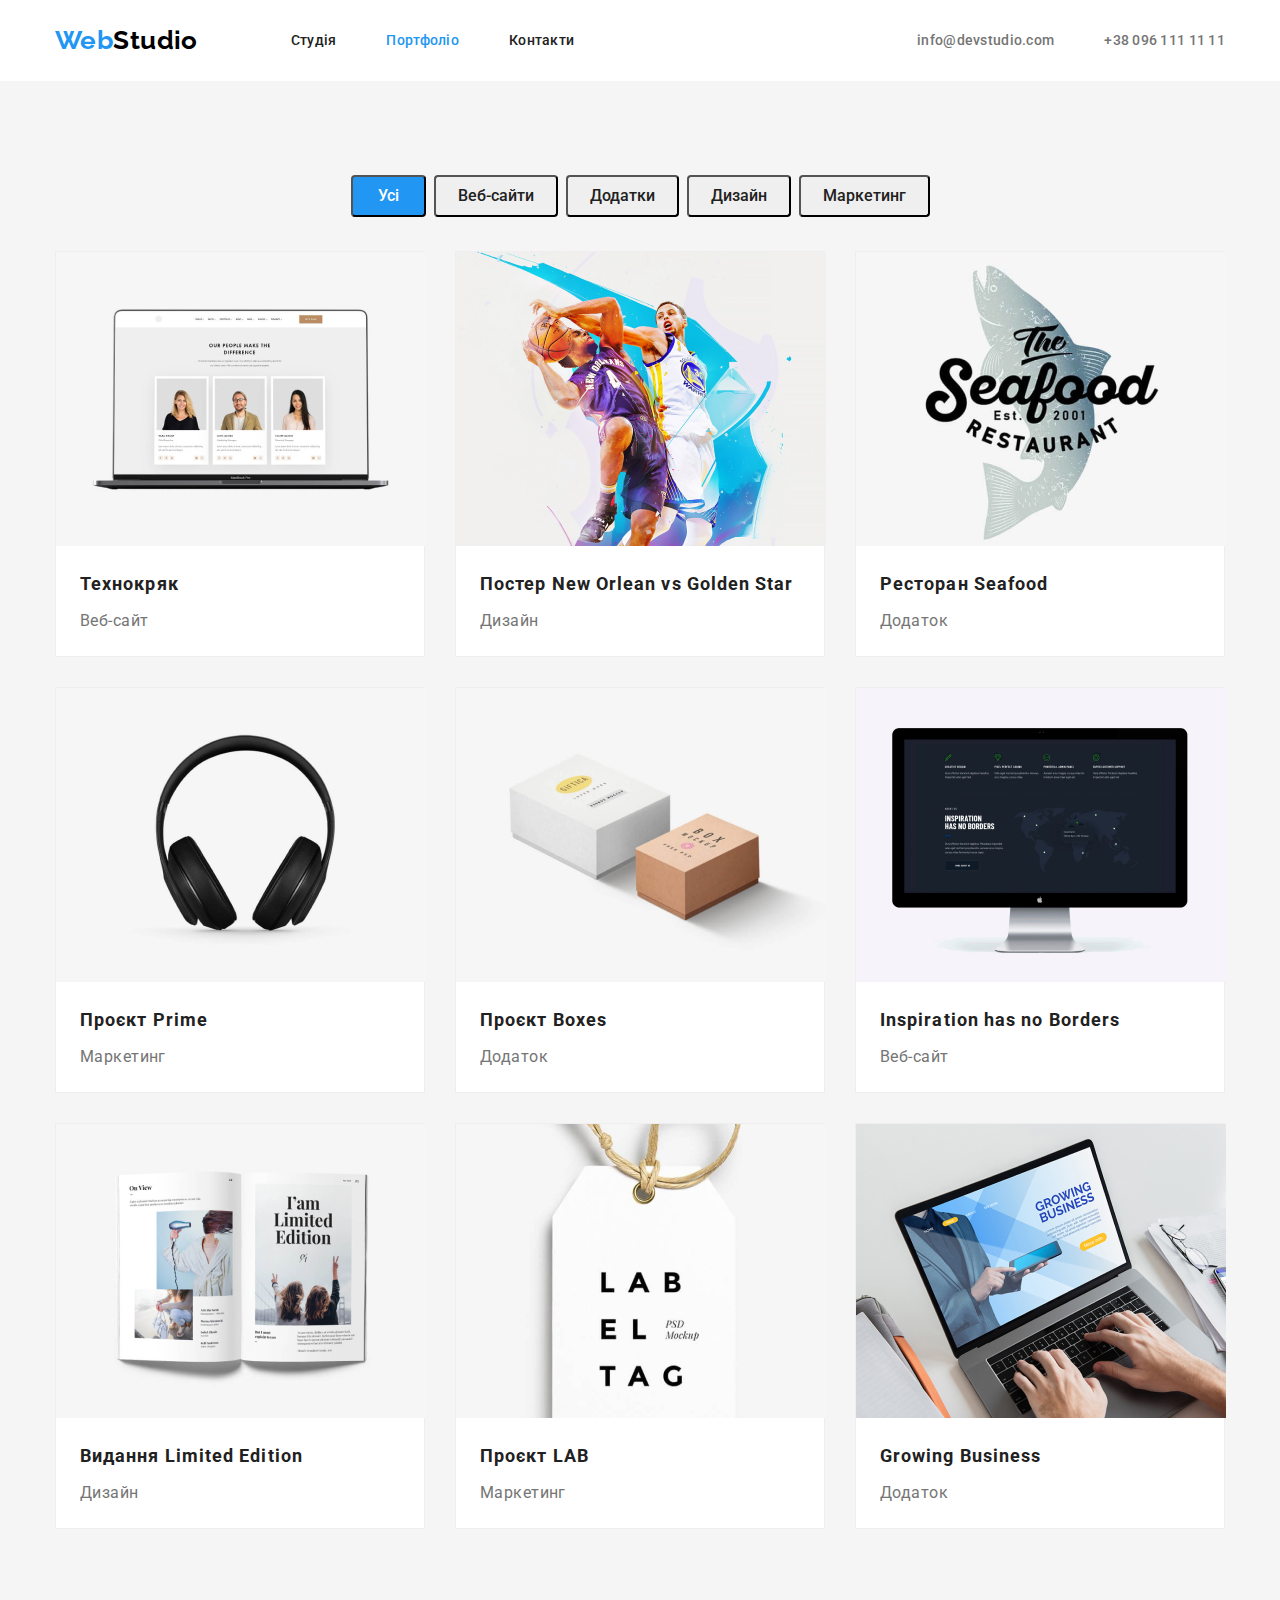
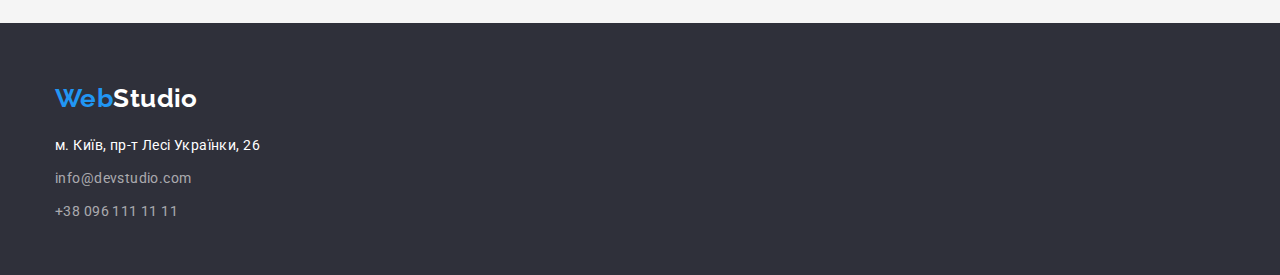
==== commit 0a4c65c8: "edits margin-padding" ====
--- a/portfolio.html
+++ b/portfolio.html
@@ -5,9 +5,9 @@
     <meta http-equiv="X-UA-Compatible" content="IE=edge">
     <meta name="viewport" content="width=device-width, initial-scale=1.0">
     <title>Портфоліо</title>
+    <link rel="stylesheet" href="https://cdnjs.cloudflare.com/ajax/libs/modern-normalize/1.1.0/modern-normalize.min.css">
     <link rel="preconnect" href="https://fonts.googleapis.com">
     <link rel="preconnect" href="https://fonts.gstatic.com" crossorigin>
-    <link rel="stylesheet" href="https://cdnjs.cloudflare.com/ajax/libs/modern-normalize/1.1.0/modern-normalize.min.css">
     <link href="https://fonts.googleapis.com/css2?family=Raleway:wght@700&family=Roboto:wght@400;500;700;900&display=swap" rel="stylesheet">
     <link rel="stylesheet" href="./css/styles.css">
 </head>
@@ -26,20 +26,21 @@
                 
             <ul class="auth-nav list">
                 <li class="item"><a href="mailto:info@devstudio.com" class="link">info@devstudio.com</a></li>
-                <li class="item"><a href="tel:+380961111111"class="link">+38 096 111 11 11</a></li>
+                <li class="item"><a href="tel:+380961111111" class="link">+38 096 111 11 11</a></li>
             </ul>
         </div>
 
     </header>
 
     <main>
-        <div class="container page-portfolio">
-            <section class="portfolio">
+        
+        <section class="portfolio">
+            <div class="container page-portfolio">
                 <!-- Прихований заголовок -->
                 <h1 class="hidden-title">Портфоліо</h1>
                 <!-- Фільтри -->
                 <ul class="list filter">
-                    <li  class="item"><button type="button" class="button-filter current">Усі</button></li>
+                    <li class="item"><button type="button" class="button-filter current">Усі</button></li>
                     <li class="item"><button type="button" class="button-filter">Веб-сайти</button></li>
                     <li class="item"><button type="button" class="button-filter">Додатки</button></li>
                     <li class="item"><button type="button" class="button-filter">Дизайн</button></li>
@@ -111,7 +112,8 @@
                         </div>
                     </li>
                 </ul>
-            </section>
+            </div>
+        </section>
         </div>
 
     </main>
@@ -119,7 +121,7 @@
     <footer>
         <div class="container">
             <a lang="en" href="./index.html" class="logo">Web<span class="logo-footer">Studio</span></a>
-            <address>
+            <address class="user-address">
                 <ul class="address list">
                     <li class="item-address"><a href="" class="address-text">м. Київ, пр-т Лесі Українки, 26</a></li>
                     <li class="item-address"><a href="mailto:info@devstudio.com" class="address-mail">info@devstudio.com </a></li>
--- a/css/styles.css
+++ b/css/styles.css
@@ -9,6 +9,7 @@
 --color-black:#000000;
 --color-white:#ffffff;
 --color-number-phone:rgba(255, 255, 255, 0.6);
+--border-card-color: #EEEEEE;
 }
 
 
@@ -54,10 +55,8 @@
     align-items: center;
 }
 
+
 .logo {
-    margin-top: 24px;
-    margin-bottom: 25px;
-
     color: var(--accent-color-blue);
 
     text-decoration: none;
@@ -79,6 +78,10 @@
 .site-nav a {
     color: var(--color-text-black);
     text-decoration: none;
+}
+.site-nav li{
+    padding-top: 32px;
+    padding-bottom: 32px;
 }
 .site-nav a:hover,
 .site-nav a:focus {
@@ -132,12 +135,15 @@
     color: var(--color-text-white);
 
     text-align: center;
-    min-height: 600px;
     padding-top: 200px;
+    padding-bottom: 200px;
 }
 .solutions-title {
     margin-bottom: 30px;
-
+    margin-left: auto;
+    margin-right: auto;
+
+    max-width:695px;
     font-weight: 900;
     font-size: 44px;
     line-height: 1.36;
@@ -204,8 +210,9 @@
 }
 .features-container {
     display: flex;
-    margin-top: 94px;
-    margin-bottom: 94px;
+
+    padding-top: 94px;
+    padding-bottom: 47px;
 }
 .features-list {
     display: flex;
@@ -214,6 +221,11 @@
 
 
 /* Секція чим ми займаємось */
+.section.we-do{
+    padding-top: 47px;
+    padding-bottom: 94px;   
+}
+
 .section-title {
     margin-bottom: 50px;
 
@@ -236,10 +248,9 @@
 
 /* Cекція наша команда*/
  .team {
-background-color: var(--background-color-team);
+    background-color: var(--background-color-team);
 }
 .section.team {
-    margin-top: 94px;
     padding-top: 94px;
     padding-bottom: 94px;
 }
@@ -297,7 +308,10 @@
     color: var(--color-white);
 
     display: inline-block;
-    margin-bottom: 20px;
+}
+.user-address{
+    margin-top: 20px;
+    
 }
 .address-text{
     color: var(--color-text-white);
@@ -337,8 +351,8 @@
     padding: 6px 25px;
 }
 .page-portfolio {
-    margin-top: 94px;
-    margin-bottom: 94px;
+    padding-top: 94px;
+    padding-bottom: 94px;
 }
 .button-filter {
     color: var(--color-text-black);
@@ -370,19 +384,37 @@
 }
 
 
+
+
 /* голован сторінка карток benefits */
 .benefits{
     display: flex;
     flex-wrap:wrap;
     gap: 30px;
-}
+
+    /* background-color: teal; */
+}
+.benefits > .item {
+    border: 1px solid var(--border-card-color);
+}
+
+/* розділити елементи по колонках на кількість мінус відступи */
 .benefits .item {
     flex-basis: calc((100% - 60px) / 3);
-      
+    width: 370px;
+}
+/* забрав 30margin в 3 карткок
+.benefits .item:nth-last-child(-n+3) {
+margin-bottom: 50px;
+} */
+/* забрав відступ між картинкою і текстом знизу */
+.benefits img{
+    display: block;
 }
 
 .benefits-box{
-    margin: 20px 24px;
+    padding: 20px 24px;
+    background-color:var(--color-white);
 }
 
 
